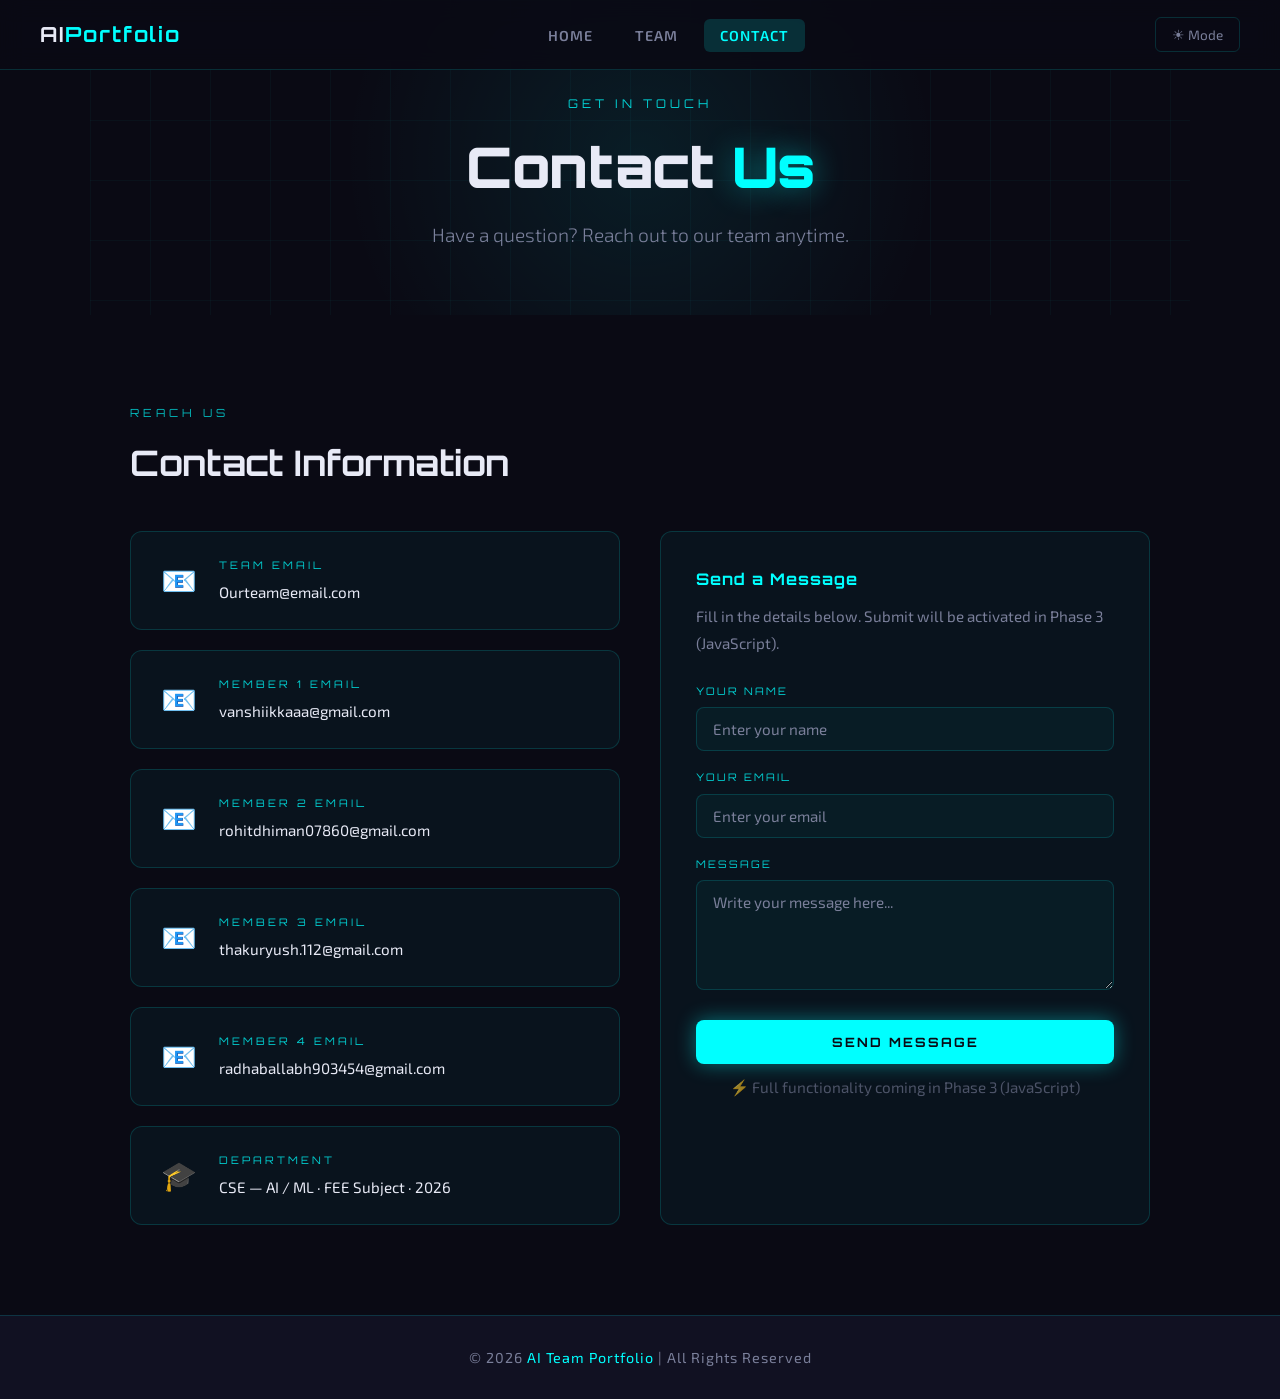
==== contact.html @ 1e273eee "Add files via upload" ====
<!DOCTYPE html>
<html lang="en">

<head>
    <meta charset="UTF-8">
    <meta name="viewport" content="width=device-width, initial-scale=1.0">
    <title>Contact | AI Portfolio</title>
    <link rel="preconnect" href="https://fonts.googleapis.com">
    <link href="https://fonts.googleapis.com/css2?family=Orbitron:wght@400;700;900&family=Exo+2:wght@300;400;600&display=swap" rel="stylesheet">
    <link rel="stylesheet" href="style.css">
    <style>
        .contact-wrapper {
            display: grid;
            grid-template-columns: 1fr 1fr;
            gap: 40px;
            margin-top: 40px;
        }
        
        .contact-info {
            display: flex;
            flex-direction: column;
            gap: 20px;
        }
        
        .info-card {
            background: var(--bg-card);
            border: 1px solid var(--border);
            border-radius: 12px;
            padding: 25px;
            display: flex;
            align-items: flex-start;
            gap: 18px;
            transition: var(--transition);
            position: relative;
            overflow: hidden;
        }
        
        .info-card::before {
            content: '';
            position: absolute;
            top: 0;
            left: 0;
            right: 0;
            height: 2px;
            background: var(--accent);
            transform: scaleX(0);
            transition: var(--transition);
        }
        
        .info-card:hover::before {
            transform: scaleX(1);
        }
        
        .info-card:hover {
            border-color: var(--accent);
            background: rgba(0, 255, 255, 0.07);
            box-shadow: 0 10px 30px rgba(0, 0, 0, 0.3), 0 0 15px var(--accent-dim);
        }
        
        .info-icon {
            font-size: 1.8rem;
            min-width: 45px;
            text-align: center;
        }
        
        .info-label {
            font-family: var(--font-heading);
            font-size: 0.65rem;
            letter-spacing: 3px;
            color: var(--accent);
            text-transform: uppercase;
            margin-bottom: 6px;
            opacity: 0.8;
        }
        
        .info-value {
            font-size: 0.95rem;
            color: var(--text-primary);
            word-break: break-all;
        }
        
        .info-value a {
            color: var(--text-primary);
            text-decoration: none;
            transition: var(--transition);
        }
        
        .info-value a:hover {
            color: var(--accent);
        }
        
        .contact-message {
            background: var(--bg-card);
            border: 1px solid var(--border);
            border-radius: 12px;
            padding: 35px;
        }
        
        .contact-message h3 {
            font-family: var(--font-heading);
            font-size: 1rem;
            color: var(--accent);
            letter-spacing: 1px;
            margin-bottom: 10px;
        }
        
        .contact-message p {
            color: var(--text-muted);
            font-size: 0.95rem;
            line-height: 1.8;
            margin-bottom: 25px;
        }
        
        .input-group {
            margin-bottom: 18px;
        }
        
        .input-label {
            display: block;
            font-family: var(--font-heading);
            font-size: 0.65rem;
            letter-spacing: 2px;
            color: var(--accent);
            text-transform: uppercase;
            margin-bottom: 8px;
            opacity: 0.8;
        }
        
        .input-field {
            width: 100%;
            background: rgba(0, 255, 255, 0.04);
            border: 1px solid var(--border);
            border-radius: 8px;
            padding: 12px 16px;
            color: var(--text-primary);
            font-family: var(--font-body);
            font-size: 0.95rem;
            outline: none;
            transition: var(--transition);
        }
        
        .input-field:focus {
            border-color: var(--accent);
            background: rgba(0, 255, 255, 0.07);
            box-shadow: 0 0 10px var(--accent-dim);
        }
        
        .input-field::placeholder {
            color: var(--text-muted);
        }
        
        textarea.input-field {
            resize: vertical;
            min-height: 110px;
        }
        
        .send-btn {
            width: 100%;
            background: var(--accent);
            color: #0a0a14;
            border: none;
            padding: 14px;
            border-radius: 8px;
            font-family: var(--font-heading);
            font-size: 0.8rem;
            font-weight: 700;
            letter-spacing: 2px;
            text-transform: uppercase;
            cursor: pointer;
            transition: var(--transition);
            box-shadow: 0 0 20px var(--accent-glow);
            margin-top: 5px;
        }
        
        .send-btn:hover {
            background: white;
            box-shadow: 0 0 35px rgba(255, 255, 255, 0.3);
            transform: translateY(-2px);
        }
        
        .js-note {
            text-align: center;
            color: var(--text-muted);
            font-size: 0.8rem;
            margin-top: 10px;
            opacity: 0.6;
        }
        
        @media (max-width: 768px) {
            .contact-wrapper {
                grid-template-columns: 1fr;
            }
        }
    </style>
</head>

<body>

    <!-- NAVBAR -->
    <nav>
        <h2 id="logo">AI<span>Portfolio</span></h2>
        <ul id="navLinks">
            <li><a href="index.html">Home</a></li>
            <li><a href="team.html">Team</a></li>
            <li><a href="contact.html" class="active">Contact</a></li>
        </ul>
        <button id="toggleBtn">☀ Mode</button>
        <button id="hamburger" aria-label="Toggle menu">&#9776;</button>
    </nav>

    <!-- MINI HERO -->
    <section id="home" style="min-height: 35vh; padding-top: 70px;">
        <div class="hero-glow"></div>
        <div class="grid-overlay"></div>
        <div class="hero-content">
            <p class="hero-label">Get In Touch</p>
            <h1 id="mainHeading">Contact <span>Us</span></h1>
            <p id="subText">Have a question? Reach out to our team anytime.</p>
        </div>
    </section>

    <!-- CONTACT SECTION -->
    <section id="contact">
        <div class="section-tag">Reach Us</div>
        <h2>Contact Information</h2>
        <div class="contact-wrapper">

            <!-- Left: Email Cards -->
            <div class="contact-info">

                <div class="info-card">
                    <div class="info-icon">📧</div>
                    <div>
                        <p class="info-label">Team Email</p>
                        <p class="info-value">
                            <a href="mailto:yourteam@email.com">Ourteam@email.com</a>
                        </p>
                    </div>
                </div>

                <div class="info-card">
                    <div class="info-icon">📧</div>
                    <div>
                        <p class="info-label">Member 1 Email</p>
                        <p class="info-value">
                            <a href="mailto:vanshiikkaaa@gmail.com">vanshiikkaaa@gmail.com</a>
                        </p>
                    </div>
                </div>

                <div class="info-card">
                    <div class="info-icon">📧</div>
                    <div>
                        <p class="info-label">Member 2 Email</p>
                        <p class="info-value">
                            <a href="mailto:rohitdhiman07860@gmail.com">rohitdhiman07860@gmail.com</a>
                        </p>
                    </div>
                </div>

                <div class="info-card">
                    <div class="info-icon">📧</div>
                    <div>
                        <p class="info-label">Member 3 Email</p>
                        <p class="info-value">
                            <a href="mailto:thakuryush.112@gmail.com">thakuryush.112@gmail.com</a>
                        </p>
                    </div>
                </div>

                <div class="info-card">
                    <div class="info-icon">📧</div>
                    <div>
                        <p class="info-label">Member 4 Email</p>
                        <p class="info-value">
                            <a href="mailto:radhaballabh903454@gmail.com">radhaballabh903454@gmail.com</a>
                        </p>
                    </div>
                </div>

                <div class="info-card">
                    <div class="info-icon">🎓</div>
                    <div>
                        <p class="info-label">Department</p>
                        <p class="info-value">CSE — AI / ML · FEE Subject · 2026</p>
                    </div>
                </div>

            </div>

            <!-- Right: Message Box -->
            <div class="contact-message">
                <h3>Send a Message</h3>
                <p>Fill in the details below. Submit will be activated in Phase 3 (JavaScript).</p>

                <div class="input-group">
                    <label class="input-label">Your Name</label>
                    <input type="text" class="input-field" placeholder="Enter your name">
                </div>

                <div class="input-group">
                    <label class="input-label">Your Email</label>
                    <input type="email" class="input-field" placeholder="Enter your email">
                </div>

                <div class="input-group">
                    <label class="input-label">Message</label>
                    <textarea class="input-field" placeholder="Write your message here..."></textarea>
                </div>

                <button class="send-btn">Send Message</button>
                <p class="js-note">⚡ Full functionality coming in Phase 3 (JavaScript)</p>
            </div>

        </div>
    </section>

    <!-- FOOTER -->
    <footer>
        <p>©️ 2026 <span>AI Team Portfolio</span> | All Rights Reserved</p>
    </footer>

</body>

</html>
---- style.css ----
/* ── CSS VARIABLES ── */

:root {
    --bg-primary: #0a0a14;
    --bg-secondary: #111122;
    --bg-card: rgba(0, 255, 255, 0.04);
    --accent: #00ffff;
    --accent-dim: rgba(0, 255, 255, 0.15);
    --accent-glow: rgba(0, 255, 255, 0.4);
    --text-primary: #e8eaf6;
    --text-muted: #7a7f9a;
    --border: rgba(0, 255, 255, 0.15);
    --font-heading: 'Orbitron', sans-serif;
    --font-body: 'Exo 2', sans-serif;
    --nav-height: 70px;
    --transition: 0.3s ease;
}


/* ── RESET ── */

*,
*::before,
*::after {
    margin: 0;
    padding: 0;
    box-sizing: border-box;
}

html {
    scroll-behavior: smooth;
}

body {
    font-family: var(--font-body);
    background: var(--bg-primary);
    color: var(--text-primary);
    line-height: 1.6;
    overflow-x: hidden;
}


/* ── NAVBAR ── */

nav {
    position: fixed;
    top: 0;
    left: 0;
    right: 0;
    z-index: 1000;
    display: flex;
    justify-content: space-between;
    align-items: center;
    height: var(--nav-height);
    padding: 0 40px;
    background: rgba(10, 10, 20, 0.85);
    backdrop-filter: blur(12px);
    border-bottom: 1px solid var(--border);
}

#logo {
    font-family: var(--font-heading);
    font-size: 1.3rem;
    color: var(--text-primary);
    letter-spacing: 2px;
}

#logo span {
    color: var(--accent);
}

nav ul {
    list-style: none;
    display: flex;
    gap: 10px;
}

nav ul li a {
    text-decoration: none;
    color: var(--text-muted);
    font-size: 0.9rem;
    font-weight: 600;
    padding: 8px 16px;
    border-radius: 6px;
    letter-spacing: 1px;
    text-transform: uppercase;
    transition: var(--transition);
}

nav ul li a:hover,
nav ul li a.active {
    color: var(--accent);
    background: var(--accent-dim);
}

#toggleBtn {
    background: transparent;
    border: 1px solid var(--border);
    color: var(--text-muted);
    padding: 8px 16px;
    border-radius: 6px;
    font-family: var(--font-body);
    font-size: 0.85rem;
    cursor: pointer;
    transition: var(--transition);
}

#toggleBtn:hover {
    border-color: var(--accent);
    color: var(--accent);
    background: var(--accent-dim);
}

#hamburger {
    display: none;
    background: transparent;
    border: 1px solid var(--border);
    color: var(--accent);
    font-size: 1.3rem;
    padding: 6px 12px;
    border-radius: 6px;
    cursor: pointer;
}


/* ── HERO ── */

#home {
    position: relative;
    min-height: 100vh;
    display: flex;
    align-items: center;
    justify-content: center;
    padding: 0 20px;
    padding-top: var(--nav-height);
    overflow: hidden;
    text-align: center;
}

.hero-glow {
    position: absolute;
    width: 600px;
    height: 600px;
    background: radial-gradient(circle, rgba(0, 255, 255, 0.08) 0%, transparent 70%);
    top: 50%;
    left: 50%;
    transform: translate(-50%, -50%);
    pointer-events: none;
    animation: pulse 4s ease-in-out infinite;
}

@keyframes pulse {
    0%,
    100% {
        transform: translate(-50%, -50%) scale(1);
        opacity: 0.6;
    }
    50% {
        transform: translate(-50%, -50%) scale(1.1);
        opacity: 1;
    }
}

.grid-overlay {
    position: absolute;
    inset: 0;
    background-image: linear-gradient(rgba(0, 255, 255, 0.03) 1px, transparent 1px), linear-gradient(90deg, rgba(0, 255, 255, 0.03) 1px, transparent 1px);
    background-size: 60px 60px;
    pointer-events: none;
}

.hero-content {
    position: relative;
    z-index: 1;
    max-width: 750px;
}

.hero-label {
    font-family: var(--font-heading);
    font-size: 0.75rem;
    letter-spacing: 4px;
    color: var(--accent);
    text-transform: uppercase;
    margin-bottom: 20px;
    opacity: 0.8;
}

#mainHeading {
    font-family: var(--font-heading);
    font-size: clamp(2rem, 5vw, 3.5rem);
    font-weight: 900;
    line-height: 1.2;
    margin-bottom: 20px;
    color: var(--text-primary);
}

#mainHeading span {
    color: var(--accent);
    text-shadow: 0 0 30px var(--accent-glow);
}

#subText {
    font-size: clamp(1rem, 2vw, 1.2rem);
    color: var(--text-muted);
    margin-bottom: 40px;
    font-weight: 300;
}

.hero-buttons {
    display: flex;
    gap: 15px;
    justify-content: center;
    flex-wrap: wrap;
}

#exploreBtn {
    background: var(--accent);
    color: #0a0a14;
    border: none;
    padding: 14px 30px;
    border-radius: 8px;
    font-family: var(--font-heading);
    font-size: 0.8rem;
    font-weight: 700;
    letter-spacing: 2px;
    text-transform: uppercase;
    cursor: pointer;
    transition: var(--transition);
    box-shadow: 0 0 20px var(--accent-glow);
}

#exploreBtn:hover {
    background: white;
    box-shadow: 0 0 35px rgba(255, 255, 255, 0.4);
    transform: translateY(-2px);
}

.btn-outline {
    background: transparent;
    color: var(--accent);
    border: 1px solid var(--accent);
    padding: 14px 30px;
    border-radius: 8px;
    font-family: var(--font-heading);
    font-size: 0.8rem;
    font-weight: 700;
    letter-spacing: 2px;
    text-transform: uppercase;
    cursor: pointer;
    transition: var(--transition);
}

.btn-outline:hover {
    background: var(--accent-dim);
    transform: translateY(-2px);
}


/* ── SECTIONS ── */

section {
    padding: 90px 40px;
    max-width: 1100px;
    margin: 0 auto;
}

.section-tag {
    font-family: var(--font-heading);
    font-size: 0.7rem;
    letter-spacing: 4px;
    color: var(--accent);
    text-transform: uppercase;
    margin-bottom: 12px;
    opacity: 0.7;
}

section h2 {
    font-family: var(--font-heading);
    font-size: clamp(1.5rem, 3vw, 2.2rem);
    color: var(--text-primary);
    margin-bottom: 20px;
}


/* ── ABOUT ── */

#about {
    border-left: 3px solid var(--accent);
    padding-left: 40px;
}

#about p {
    color: var(--text-muted);
    max-width: 650px;
    font-size: 1.05rem;
    line-height: 1.8;
}


/* ── FEATURES / CARDS ── */

#features {
    text-align: center;
}

.cards-grid {
    display: grid;
    grid-template-columns: repeat(auto-fit, minmax(260px, 1fr));
    gap: 25px;
    margin-top: 40px;
    text-align: left;
}

.card {
    background: var(--bg-card);
    border: 1px solid var(--border);
    border-radius: 12px;
    padding: 35px 25px;
    transition: var(--transition);
    position: relative;
    overflow: hidden;
}

.card::before {
    content: '';
    position: absolute;
    top: 0;
    left: 0;
    right: 0;
    height: 2px;
    background: var(--accent);
    transform: scaleX(0);
    transition: var(--transition);
}

.card:hover::before {
    transform: scaleX(1);
}

.card:hover {
    transform: translateY(-8px);
    border-color: var(--accent);
    background: rgba(0, 255, 255, 0.07);
    box-shadow: 0 20px 40px rgba(0, 0, 0, 0.3), 0 0 20px var(--accent-dim);
}

.card-icon {
    font-size: 2rem;
    margin-bottom: 15px;
}

.card h3 {
    font-family: var(--font-heading);
    font-size: 0.95rem;
    color: var(--accent);
    letter-spacing: 1px;
    margin-bottom: 10px;
}

.card p {
    color: var(--text-muted);
    font-size: 0.95rem;
    line-height: 1.7;
}


/* ── FOOTER ── */

footer {
    text-align: center;
    padding: 30px 20px;
    background: var(--bg-secondary);
    border-top: 1px solid var(--border);
    color: var(--text-muted);
    font-size: 0.9rem;
    letter-spacing: 1px;
}

footer span {
    color: var(--accent);
}


/* ── RESPONSIVE ── */

@media (max-width: 768px) {
    nav {
        padding: 0 20px;
        flex-wrap: wrap;
    }
    nav ul {
        display: none;
        width: 100%;
        flex-direction: column;
        background: var(--bg-secondary);
        padding: 15px 0;
        border-top: 1px solid var(--border);
        gap: 0;
    }
    nav ul.open {
        display: flex;
    }
    nav ul li a {
        display: block;
        padding: 12px 20px;
        border-radius: 0;
    }
    #toggleBtn {
        display: none;
    }
    #hamburger {
        display: block;
    }
    section {
        padding: 60px 20px;
    }
    #about {
        border-left: none;
        border-top: 3px solid var(--accent);
        padding-left: 20px;
        padding-top: 30px;
    }
}

@media (max-width: 480px) {
    .hero-buttons {
        flex-direction: column;
        align-items: center;
    }
    #exploreBtn,
    .btn-outline {
        width: 100%;
        max-width: 280px;
    }
}

a#exploreBtn,
a.btn-outline {
    display: inline-block;
    text-decoration: none;
}
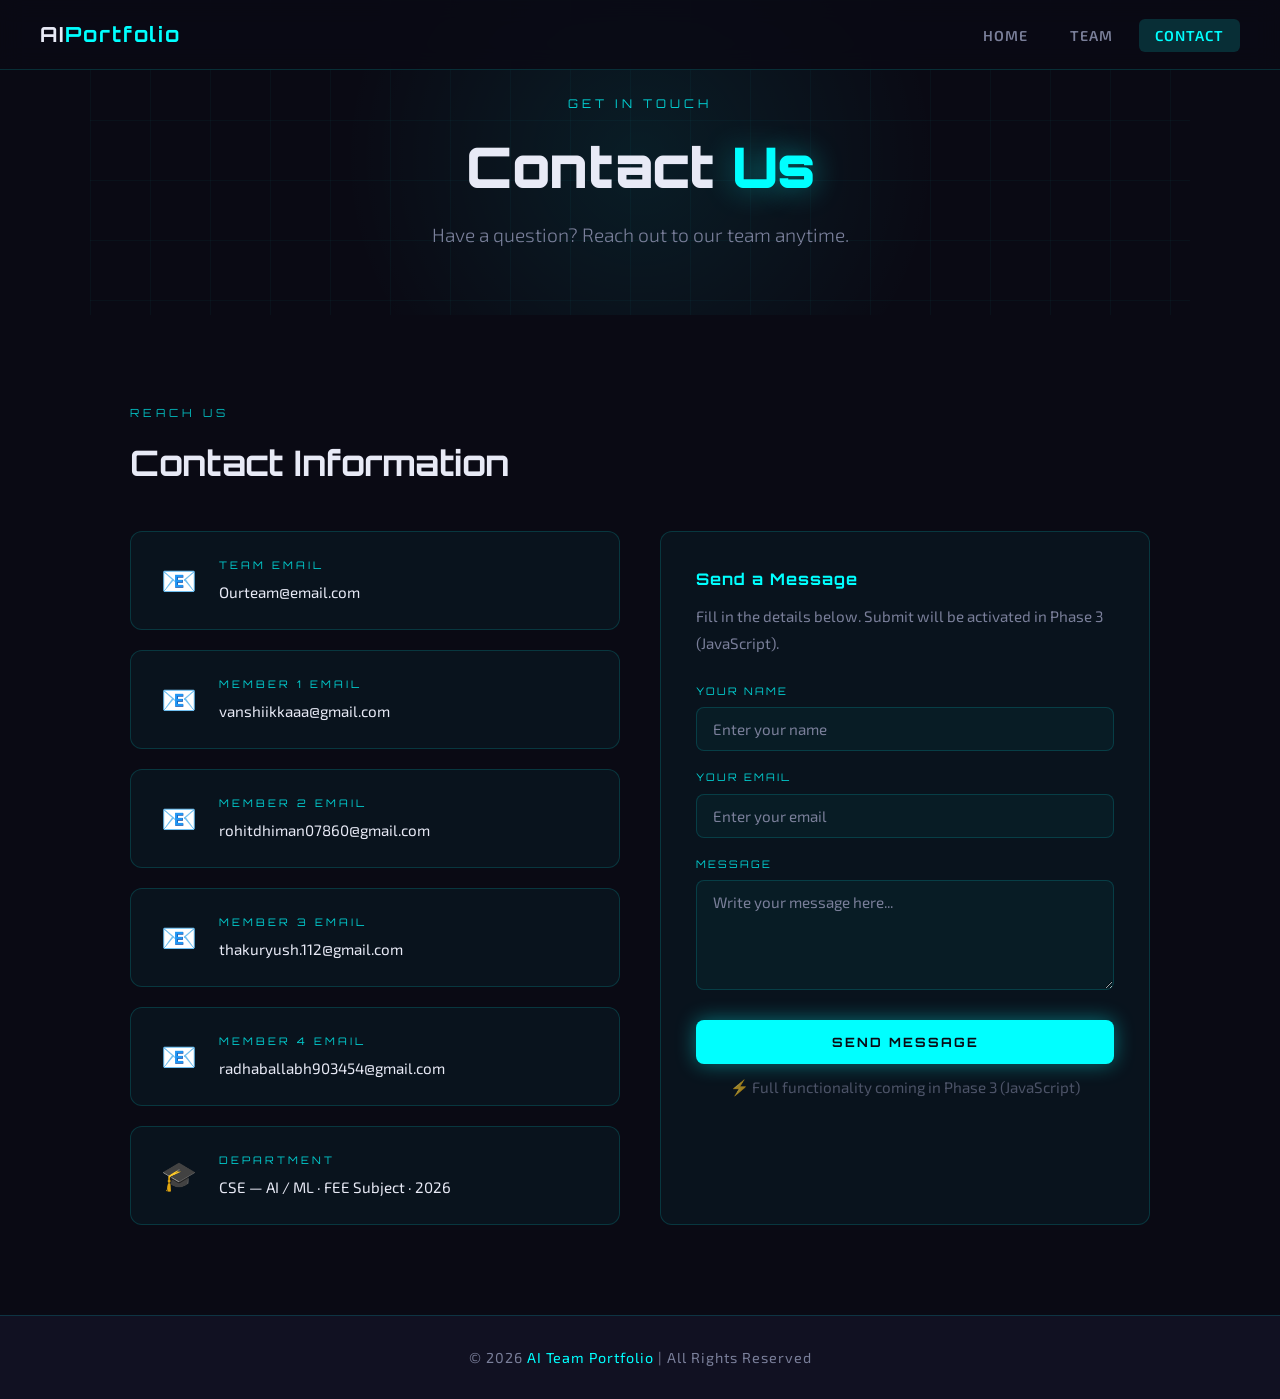
==== commit 8c37d403: "Update contact.html" ====
--- a/contact.html
+++ b/contact.html
@@ -204,7 +204,7 @@
             <li><a href="team.html">Team</a></li>
             <li><a href="contact.html" class="active">Contact</a></li>
         </ul>
-        <button id="toggleBtn">☀ Mode</button>
+     
         <button id="hamburger" aria-label="Toggle menu">&#9776;</button>
     </nav>
 
@@ -322,4 +322,4 @@
 
 </body>
 
-</html>+</html>
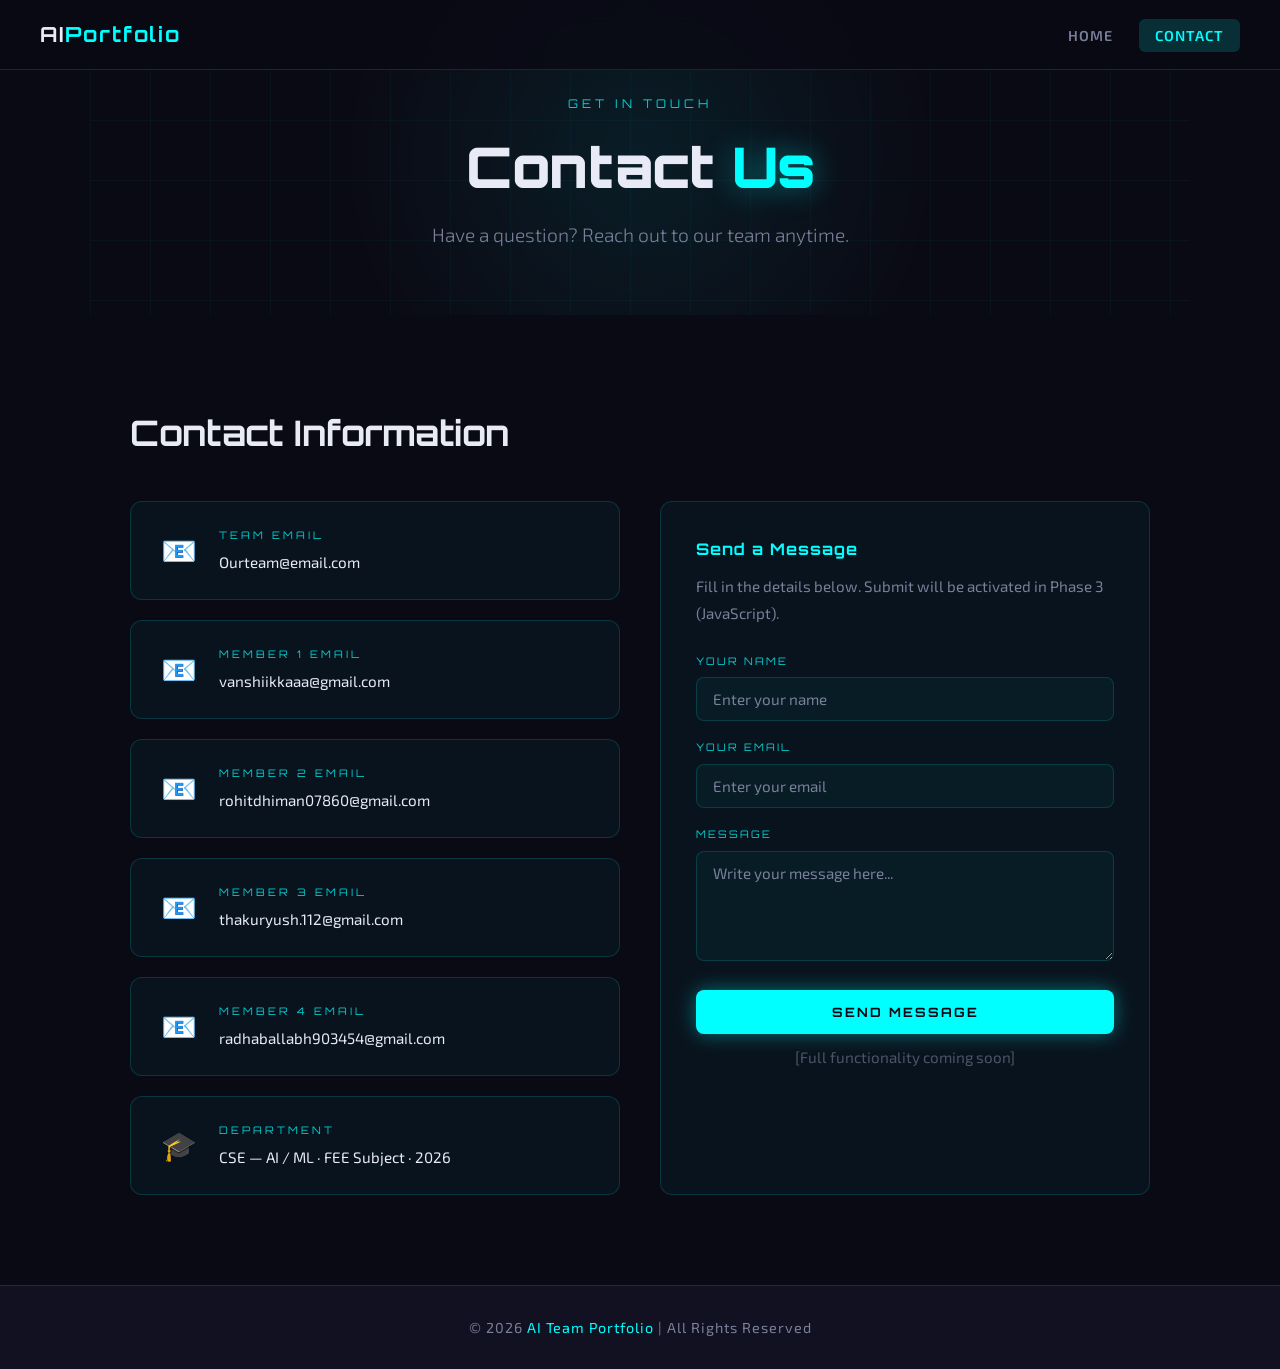
==== commit 17194152: "Add files via upload" ====
--- a/contact.html
+++ b/contact.html
@@ -196,19 +196,16 @@
 
 <body>
 
-    <!-- NAVBAR -->
     <nav>
         <h2 id="logo">AI<span>Portfolio</span></h2>
         <ul id="navLinks">
             <li><a href="index.html">Home</a></li>
-            <li><a href="team.html">Team</a></li>
             <li><a href="contact.html" class="active">Contact</a></li>
         </ul>
-     
         <button id="hamburger" aria-label="Toggle menu">&#9776;</button>
     </nav>
 
-    <!-- MINI HERO -->
+
     <section id="home" style="min-height: 35vh; padding-top: 70px;">
         <div class="hero-glow"></div>
         <div class="grid-overlay"></div>
@@ -219,13 +216,10 @@
         </div>
     </section>
 
-    <!-- CONTACT SECTION -->
     <section id="contact">
-        <div class="section-tag">Reach Us</div>
         <h2>Contact Information</h2>
         <div class="contact-wrapper">
 
-            <!-- Left: Email Cards -->
             <div class="contact-info">
 
                 <div class="info-card">
@@ -288,7 +282,6 @@
 
             </div>
 
-            <!-- Right: Message Box -->
             <div class="contact-message">
                 <h3>Send a Message</h3>
                 <p>Fill in the details below. Submit will be activated in Phase 3 (JavaScript).</p>
@@ -309,17 +302,17 @@
                 </div>
 
                 <button class="send-btn">Send Message</button>
-                <p class="js-note">⚡ Full functionality coming in Phase 3 (JavaScript)</p>
+                <p class="js-note">[Full functionality coming soon]</p>
             </div>
 
         </div>
     </section>
 
-    <!-- FOOTER -->
+
     <footer>
         <p>©️ 2026 <span>AI Team Portfolio</span> | All Rights Reserved</p>
     </footer>
 
 </body>
 
-</html>
+</html>
--- a/style.css
+++ b/style.css
@@ -1,5 +1,3 @@
-/* ── CSS VARIABLES ── */
-
 :root {
     --bg-primary: #0a0a14;
     --bg-secondary: #111122;
@@ -16,9 +14,6 @@
     --transition: 0.3s ease;
 }
 
-
-/* ── RESET ── */
-
 *,
 *::before,
 *::after {
@@ -38,9 +33,6 @@
     line-height: 1.6;
     overflow-x: hidden;
 }
-
-
-/* ── NAVBAR ── */
 
 nav {
     position: fixed;
@@ -93,24 +85,6 @@
     background: var(--accent-dim);
 }
 
-#toggleBtn {
-    background: transparent;
-    border: 1px solid var(--border);
-    color: var(--text-muted);
-    padding: 8px 16px;
-    border-radius: 6px;
-    font-family: var(--font-body);
-    font-size: 0.85rem;
-    cursor: pointer;
-    transition: var(--transition);
-}
-
-#toggleBtn:hover {
-    border-color: var(--accent);
-    color: var(--accent);
-    background: var(--accent-dim);
-}
-
 #hamburger {
     display: none;
     background: transparent;
@@ -121,9 +95,6 @@
     border-radius: 6px;
     cursor: pointer;
 }
-
-
-/* ── HERO ── */
 
 #home {
     position: relative;
@@ -255,9 +226,6 @@
     transform: translateY(-2px);
 }
 
-
-/* ── SECTIONS ── */
-
 section {
     padding: 90px 40px;
     max-width: 1100px;
@@ -281,9 +249,6 @@
     margin-bottom: 20px;
 }
 
-
-/* ── ABOUT ── */
-
 #about {
     border-left: 3px solid var(--accent);
     padding-left: 40px;
@@ -295,9 +260,6 @@
     font-size: 1.05rem;
     line-height: 1.8;
 }
-
-
-/* ── FEATURES / CARDS ── */
 
 #features {
     text-align: center;
@@ -363,9 +325,6 @@
     line-height: 1.7;
 }
 
-
-/* ── FOOTER ── */
-
 footer {
     text-align: center;
     padding: 30px 20px;
@@ -379,9 +338,6 @@
 footer span {
     color: var(--accent);
 }
-
-
-/* ── RESPONSIVE ── */
 
 @media (max-width: 768px) {
     nav {
